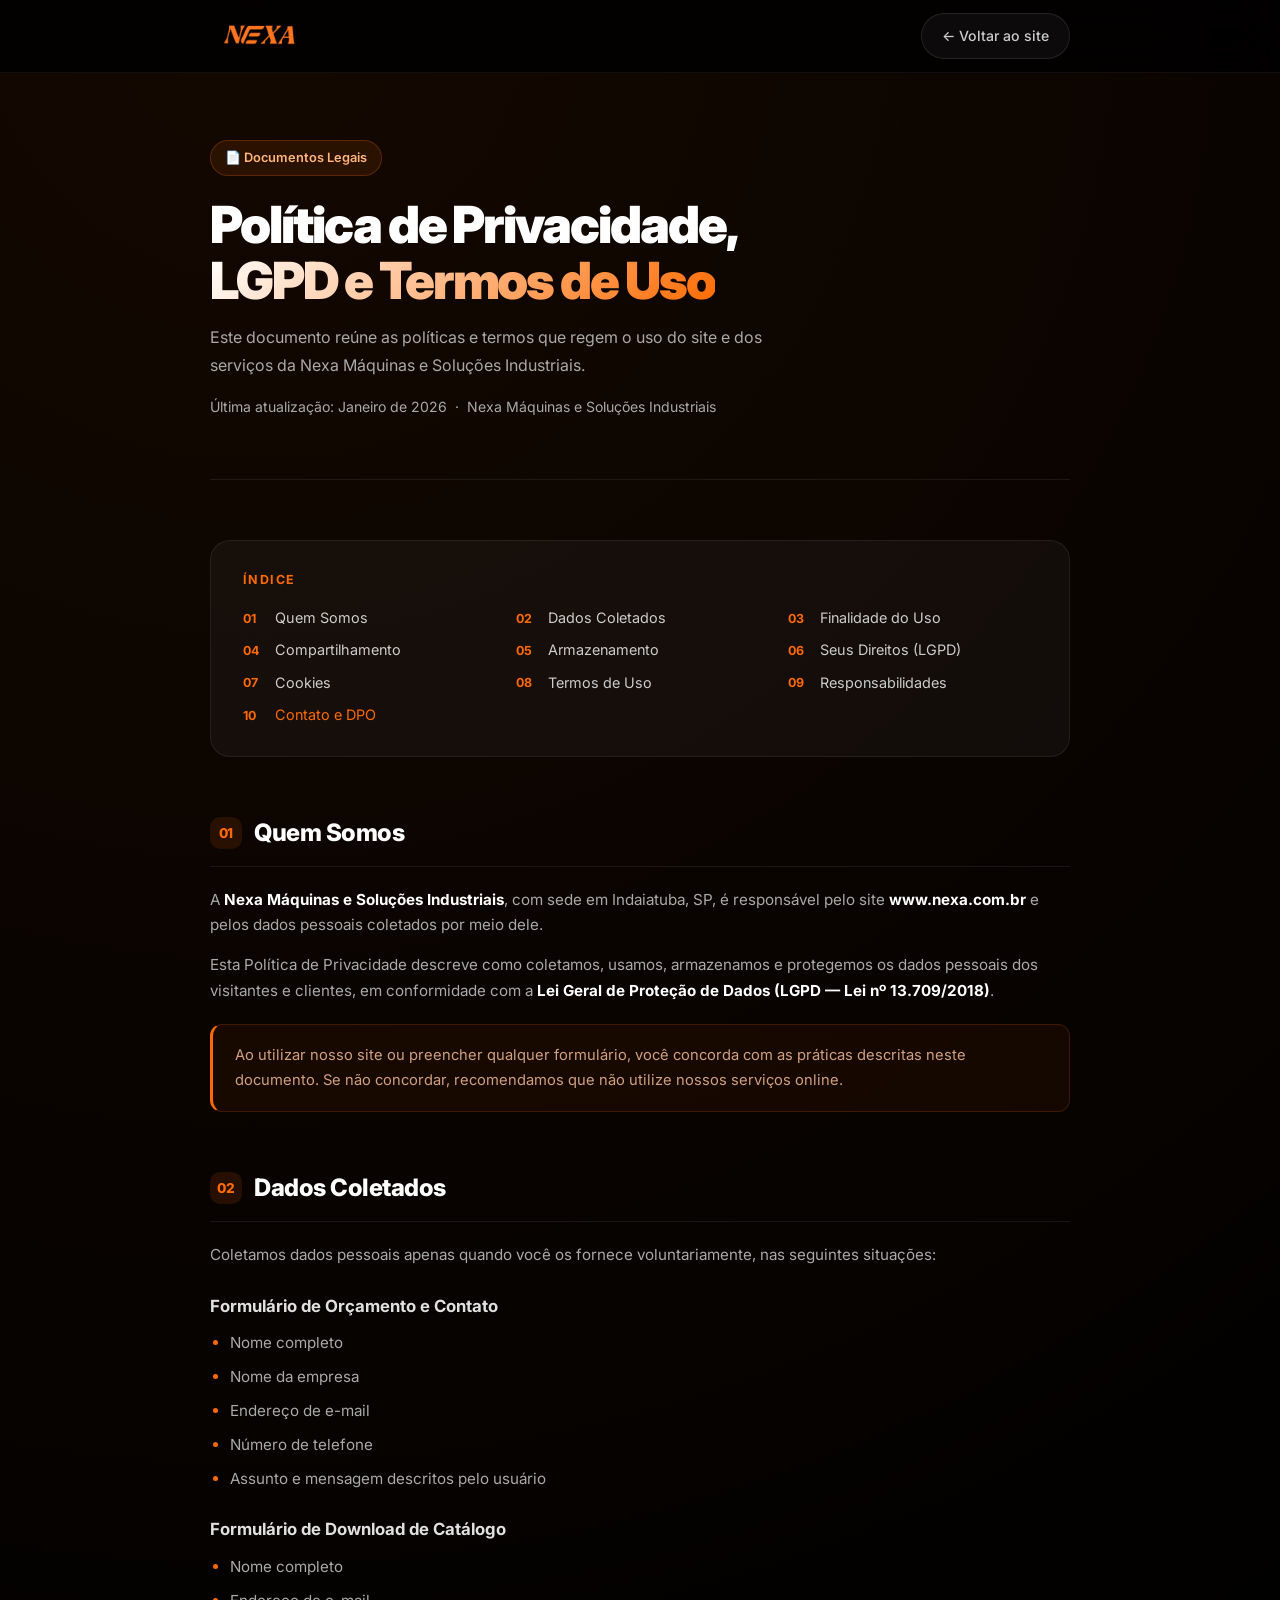
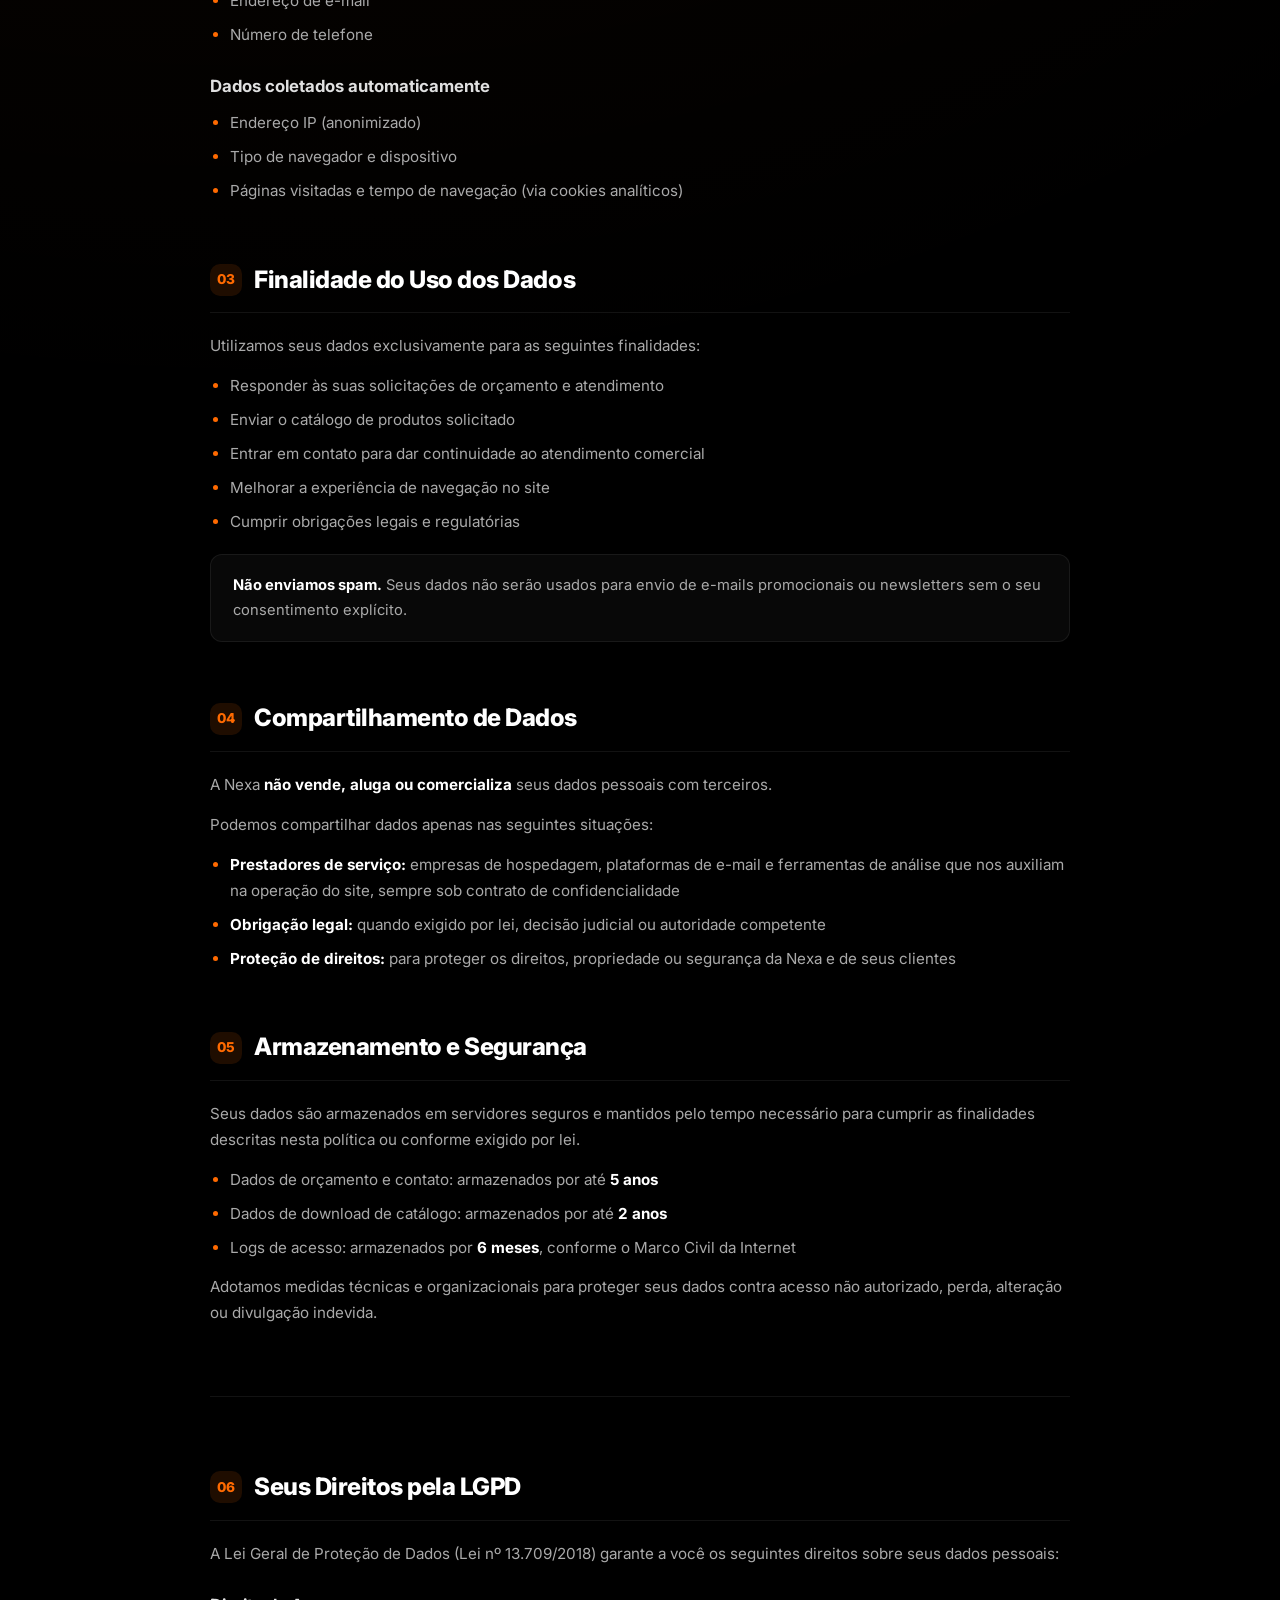
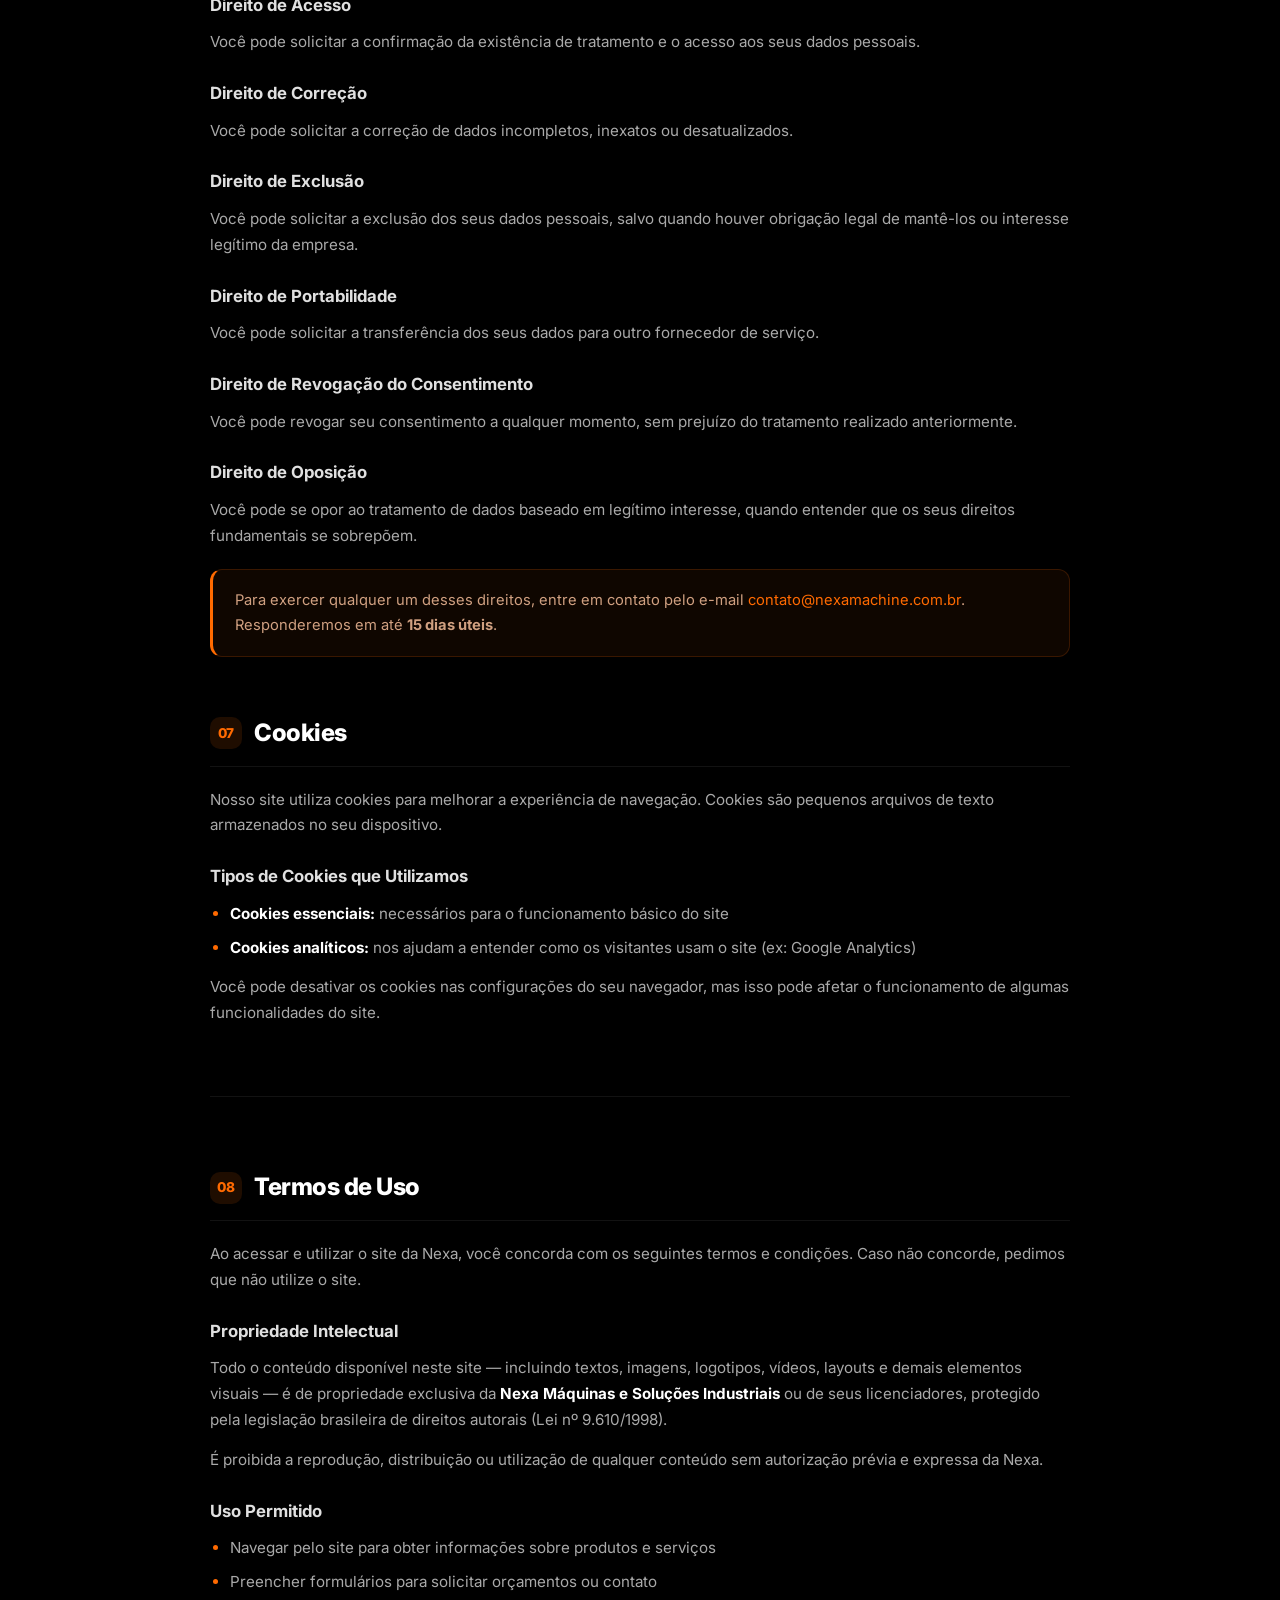
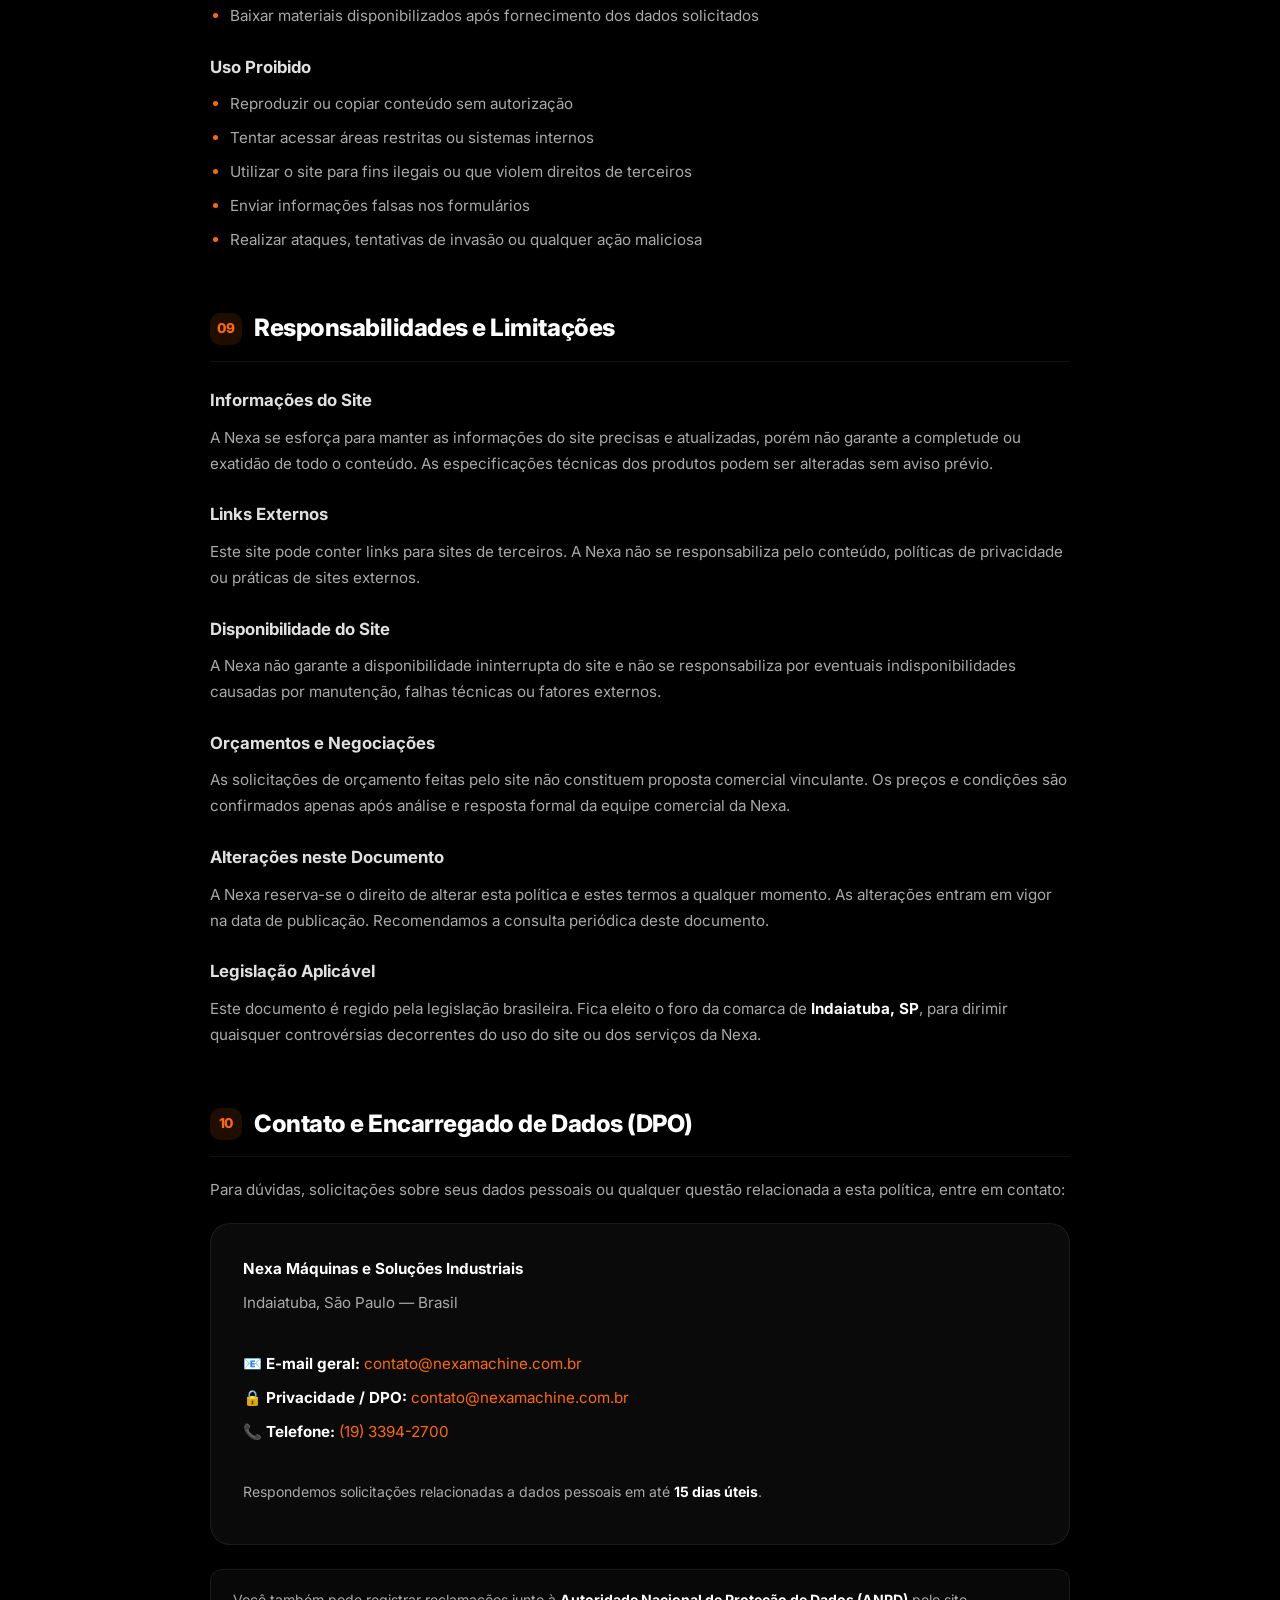
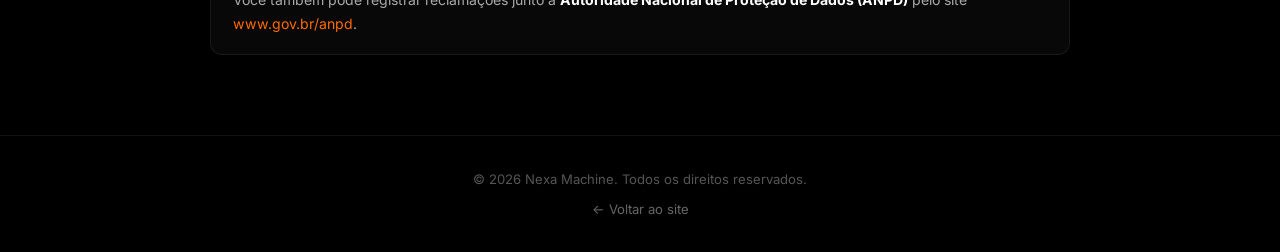
==== politica-privacidade.html @ d91fb0ec "initial commit" ====
<!DOCTYPE html>
<html lang="pt-BR">
<head>
  <meta charset="UTF-8" />
  <meta name="viewport" content="width=device-width, initial-scale=1.0" />
  <title>Política de Privacidade, LGPD e Termos de Uso | Nexa</title>
  <meta name="description" content="Política de Privacidade, conformidade com a LGPD e Termos de Uso da Nexa Máquinas e Soluções Industriais." />
  <link rel="preconnect" href="https://fonts.googleapis.com">
  <link rel="preconnect" href="https://fonts.gstatic.com" crossorigin>
  <link href="https://fonts.googleapis.com/css2?family=Inter:wght@400;500;600;700;800;900&display=swap" rel="stylesheet">

  <style>
    :root {
      --bg: #000000;
      --card: rgba(255,255,255,0.04);
      --line: rgba(255,255,255,0.07);
      --text: #ffffff;
      --muted: #a9a9a9;
      --primary: #ff6a00;
      --primary-2: #ff8a1f;
      --radius: 20px;
      --container: 860px;
    }

    * { margin: 0; padding: 0; box-sizing: border-box; }
    html { scroll-behavior: smooth; }

    body {
      font-family: 'Inter', sans-serif;
      background:
        radial-gradient(circle at 20% 0%, rgba(255,106,0,0.08), transparent 30%),
        #000;
      color: var(--text);
      line-height: 1.7;
    }

    a { color: var(--primary); text-decoration: none; }
    a:hover { text-decoration: underline; }

    .container {
      width: min(var(--container), calc(100% - 40px));
      margin: 0 auto;
    }

    /* Header */
    header {
      position: fixed;
      top: 0;
      width: 100%;
      z-index: 100;
      background: rgba(0,0,0,0.80);
      backdrop-filter: blur(20px);
      border-bottom: 1px solid rgba(255,255,255,0.06);
    }

    .nav {
      height: 72px;
      display: flex;
      align-items: center;
      justify-content: space-between;
    }

    .logo {
      font-size: 1.6rem;
      font-weight: 900;
      letter-spacing: -0.04em;
      color: #fff;
      height: 100px; width: auto; 
    }
    .logo span { color: var(--primary); }

    .back-btn {
      display: inline-flex;
      align-items: center;
      gap: 8px;
      padding: 10px 20px;
      border-radius: 999px;
      border: 1px solid rgba(255,255,255,0.10);
      background: rgba(255,255,255,0.04);
      color: #ccc;
      font-size: 0.88rem;
      font-weight: 500;
      transition: .3s;
    }
    .back-btn:hover { color: #fff; border-color: rgba(255,255,255,0.2); text-decoration: none; }

    /* Hero do documento */
    .doc-hero {
      padding: 140px 0 60px;
      border-bottom: 1px solid var(--line);
      margin-bottom: 60px;
    }

    .doc-badge {
      display: inline-block;
      padding: 6px 14px;
      border-radius: 999px;
      background: rgba(255,106,0,0.10);
      border: 1px solid rgba(255,106,0,0.25);
      color: #ffb57d;
      font-size: .8rem;
      font-weight: 600;
      margin-bottom: 20px;
    }

    .doc-hero h1 {
      font-size: clamp(2rem, 5vw, 3.2rem);
      font-weight: 900;
      letter-spacing: -0.04em;
      line-height: 1.1;
      margin-bottom: 16px;
    }

    .doc-hero h1 span {
      background: linear-gradient(135deg, #fff, var(--primary));
      -webkit-background-clip: text;
      background-clip: text;
      -webkit-text-fill-color: transparent;
    }

    .doc-meta {
      color: var(--muted);
      font-size: 0.88rem;
      margin-top: 16px;
    }

    /* Índice */
    .toc {
      background: var(--card);
      border: 1px solid var(--line);
      border-radius: var(--radius);
      padding: 28px 32px;
      margin-bottom: 56px;
    }

    .toc h2 {
      font-size: 0.78rem;
      font-weight: 700;
      letter-spacing: .12em;
      text-transform: uppercase;
      color: var(--primary);
      margin-bottom: 16px;
    }

    .toc ol {
      list-style: none;
      display: grid;
      grid-template-columns: repeat(auto-fit, minmax(200px, 1fr));
      gap: 8px 24px;
      counter-reset: toc;
    }

    .toc ol li {
      counter-increment: toc;
      display: flex;
      align-items: center;
      gap: 8px;
      font-size: 0.9rem;
    }

    .toc ol li::before {
      content: counter(toc, decimal-leading-zero);
      color: var(--primary);
      font-weight: 700;
      font-size: 0.78rem;
      min-width: 24px;
    }

    .toc ol li a {
      color: #ccc;
      transition: .2s;
    }
    .toc ol li a:hover { color: #fff; text-decoration: none; }

    /* Seções do documento */
    .doc-section {
      margin-bottom: 56px;
      scroll-margin-top: 100px;
    }

    .doc-section h2 {
      font-size: 1.5rem;
      font-weight: 800;
      letter-spacing: -0.02em;
      margin-bottom: 20px;
      padding-bottom: 12px;
      border-bottom: 1px solid var(--line);
      display: flex;
      align-items: center;
      gap: 12px;
    }

    .section-num {
      display: inline-flex;
      align-items: center;
      justify-content: center;
      width: 32px;
      height: 32px;
      border-radius: 10px;
      background: rgba(255,106,0,0.12);
      color: var(--primary);
      font-size: 0.85rem;
      font-weight: 800;
      flex-shrink: 0;
    }

    .doc-section h3 {
      font-size: 1.05rem;
      font-weight: 700;
      color: #e0e0e0;
      margin: 24px 0 10px;
    }

    .doc-section p {
      color: var(--muted);
      margin-bottom: 14px;
      font-size: 0.95rem;
    }

    .doc-section ul, .doc-section ol {
      color: var(--muted);
      font-size: 0.95rem;
      padding-left: 20px;
      margin-bottom: 14px;
      display: flex;
      flex-direction: column;
      gap: 8px;
    }

    .doc-section ul li::marker { color: var(--primary); }

    .highlight-box {
      background: rgba(255,106,0,0.06);
      border: 1px solid rgba(255,106,0,0.18);
      border-left: 3px solid var(--primary);
      border-radius: 12px;
      padding: 18px 22px;
      margin: 20px 0;
    }

    .highlight-box p {
      margin: 0;
      color: #d0a080;
      font-size: 0.92rem;
    }

    .info-box {
      background: rgba(255,255,255,0.03);
      border: 1px solid var(--line);
      border-radius: 12px;
      padding: 18px 22px;
      margin: 20px 0;
    }

    .info-box p {
      margin: 0;
      font-size: 0.92rem;
    }

    /* Separador entre documentos */
    .doc-divider {
      border: none;
      border-top: 1px solid var(--line);
      margin: 70px 0;
      position: relative;
    }

    .doc-divider::after {
      content: attr(data-label);
      position: absolute;
      top: 50%;
      left: 50%;
      transform: translate(-50%, -50%);
      background: #000;
      padding: 6px 20px;
      font-size: 0.75rem;
      font-weight: 700;
      letter-spacing: .12em;
      text-transform: uppercase;
      color: var(--primary);
      border: 1px solid rgba(255,106,0,0.20);
      border-radius: 999px;
    }

    /* Contato */
    .contact-card {
      background: var(--card);
      border: 1px solid var(--line);
      border-radius: var(--radius);
      padding: 32px;
      margin-top: 20px;
    }

    .contact-card p { margin-bottom: 8px; }
    .contact-card strong { color: #fff; }

    /* Footer */
    footer {
      border-top: 1px solid var(--line);
      padding: 32px 0;
      text-align: center;
      color: #555;
      font-size: 0.82rem;
      margin-top: 80px;
    }

    footer a { color: #666; }

    @media (max-width: 600px) {
      .toc ol { grid-template-columns: 1fr; }
    }
  </style>
</head>
<body>

<header>
  <div class="container nav">
    <a href="index.html" class="logo"><img src="NEXA.png" height="100px" width="auto" alt="Nexa"></a>
    <a href="index.html" class="back-btn">← Voltar ao site</a>
  </div>
</header>

<main>
  <div class="container">

    <!-- Hero -->
    <div class="doc-hero">
      <div class="doc-badge">📄 Documentos Legais</div>
      <h1>Política de Privacidade,<br><span>LGPD e Termos de Uso</span></h1>
      <p style="color: var(--muted); max-width: 560px; margin-top: 14px;">
        Este documento reúne as políticas e termos que regem o uso do site e dos serviços da Nexa Máquinas e Soluções Industriais.
      </p>
      <p class="doc-meta">
        Última atualização: Janeiro de 2026 &nbsp;·&nbsp; Nexa Máquinas e Soluções Industriais
      </p>
    </div>

    <!-- Índice -->
    <div class="toc">
      <h2>Índice</h2>
      <ol>
        <li><a href="#quem-somos">Quem Somos</a></li>
        <li><a href="#dados-coletados">Dados Coletados</a></li>
        <li><a href="#finalidade">Finalidade do Uso</a></li>
        <li><a href="#compartilhamento">Compartilhamento</a></li>
        <li><a href="#armazenamento">Armazenamento</a></li>
        <li><a href="#direitos">Seus Direitos (LGPD)</a></li>
        <li><a href="#cookies">Cookies</a></li>
        <li><a href="#termos">Termos de Uso</a></li>
        <li><a href="#responsabilidades">Responsabilidades</a></li>
        <li><a href="#contato-dpo">Contato e DPO</a></li>
      </ol>
    </div>

    <!-- ===== POLÍTICA DE PRIVACIDADE ===== -->

    <div class="doc-section" id="quem-somos">
      <h2><span class="section-num">01</span> Quem Somos</h2>
      <p>
        A <strong style="color:#fff">Nexa Máquinas e Soluções Industriais</strong>, com sede em Indaiatuba, SP, é responsável pelo site
        <strong style="color:#fff">www.nexa.com.br</strong> e pelos dados pessoais coletados por meio dele.
      </p>
      <p>
        Esta Política de Privacidade descreve como coletamos, usamos, armazenamos e protegemos os dados pessoais dos
        visitantes e clientes, em conformidade com a <strong style="color:#fff">Lei Geral de Proteção de Dados (LGPD — Lei nº 13.709/2018)</strong>.
      </p>
      <div class="highlight-box">
        <p>
          Ao utilizar nosso site ou preencher qualquer formulário, você concorda com as práticas descritas neste documento.
          Se não concordar, recomendamos que não utilize nossos serviços online.
        </p>
      </div>
    </div>

    <div class="doc-section" id="dados-coletados">
      <h2><span class="section-num">02</span> Dados Coletados</h2>
      <p>Coletamos dados pessoais apenas quando você os fornece voluntariamente, nas seguintes situações:</p>

      <h3>Formulário de Orçamento e Contato</h3>
      <ul>
        <li>Nome completo</li>
        <li>Nome da empresa</li>
        <li>Endereço de e-mail</li>
        <li>Número de telefone</li>
        <li>Assunto e mensagem descritos pelo usuário</li>
      </ul>

      <h3>Formulário de Download de Catálogo</h3>
      <ul>
        <li>Nome completo</li>
        <li>Endereço de e-mail</li>
        <li>Número de telefone</li>
      </ul>

      <h3>Dados coletados automaticamente</h3>
      <ul>
        <li>Endereço IP (anonimizado)</li>
        <li>Tipo de navegador e dispositivo</li>
        <li>Páginas visitadas e tempo de navegação (via cookies analíticos)</li>
      </ul>
    </div>

    <div class="doc-section" id="finalidade">
      <h2><span class="section-num">03</span> Finalidade do Uso dos Dados</h2>
      <p>Utilizamos seus dados exclusivamente para as seguintes finalidades:</p>
      <ul>
        <li>Responder às suas solicitações de orçamento e atendimento</li>
        <li>Enviar o catálogo de produtos solicitado</li>
        <li>Entrar em contato para dar continuidade ao atendimento comercial</li>
        <li>Melhorar a experiência de navegação no site</li>
        <li>Cumprir obrigações legais e regulatórias</li>
      </ul>
      <div class="info-box">
        <p style="color: var(--muted);">
          <strong style="color:#fff">Não enviamos spam.</strong> Seus dados não serão usados para envio de e-mails
          promocionais ou newsletters sem o seu consentimento explícito.
        </p>
      </div>
    </div>

    <div class="doc-section" id="compartilhamento">
      <h2><span class="section-num">04</span> Compartilhamento de Dados</h2>
      <p>
        A Nexa <strong style="color:#fff">não vende, aluga ou comercializa</strong> seus dados pessoais com terceiros.
      </p>
      <p>Podemos compartilhar dados apenas nas seguintes situações:</p>
      <ul>
        <li><strong style="color:#fff">Prestadores de serviço:</strong> empresas de hospedagem, plataformas de e-mail e ferramentas de análise que nos auxiliam na operação do site, sempre sob contrato de confidencialidade</li>
        <li><strong style="color:#fff">Obrigação legal:</strong> quando exigido por lei, decisão judicial ou autoridade competente</li>
        <li><strong style="color:#fff">Proteção de direitos:</strong> para proteger os direitos, propriedade ou segurança da Nexa e de seus clientes</li>
      </ul>
    </div>

    <div class="doc-section" id="armazenamento">
      <h2><span class="section-num">05</span> Armazenamento e Segurança</h2>
      <p>
        Seus dados são armazenados em servidores seguros e mantidos pelo tempo necessário para cumprir
        as finalidades descritas nesta política ou conforme exigido por lei.
      </p>
      <ul>
        <li>Dados de orçamento e contato: armazenados por até <strong style="color:#fff">5 anos</strong></li>
        <li>Dados de download de catálogo: armazenados por até <strong style="color:#fff">2 anos</strong></li>
        <li>Logs de acesso: armazenados por <strong style="color:#fff">6 meses</strong>, conforme o Marco Civil da Internet</li>
      </ul>
      <p>
        Adotamos medidas técnicas e organizacionais para proteger seus dados contra acesso não autorizado,
        perda, alteração ou divulgação indevida.
      </p>
    </div>

    <hr class="doc-divider" data-label="LGPD">

    <!-- ===== LGPD ===== -->

    <div class="doc-section" id="direitos">
      <h2><span class="section-num">06</span> Seus Direitos pela LGPD</h2>
      <p>
        A Lei Geral de Proteção de Dados (Lei nº 13.709/2018) garante a você os seguintes direitos
        sobre seus dados pessoais:
      </p>

      <h3>Direito de Acesso</h3>
      <p>Você pode solicitar a confirmação da existência de tratamento e o acesso aos seus dados pessoais.</p>

      <h3>Direito de Correção</h3>
      <p>Você pode solicitar a correção de dados incompletos, inexatos ou desatualizados.</p>

      <h3>Direito de Exclusão</h3>
      <p>
        Você pode solicitar a exclusão dos seus dados pessoais, salvo quando houver obrigação legal
        de mantê-los ou interesse legítimo da empresa.
      </p>

      <h3>Direito de Portabilidade</h3>
      <p>Você pode solicitar a transferência dos seus dados para outro fornecedor de serviço.</p>

      <h3>Direito de Revogação do Consentimento</h3>
      <p>
        Você pode revogar seu consentimento a qualquer momento, sem prejuízo do tratamento
        realizado anteriormente.
      </p>

      <h3>Direito de Oposição</h3>
      <p>
        Você pode se opor ao tratamento de dados baseado em legítimo interesse, quando entender
        que os seus direitos fundamentais se sobrepõem.
      </p>

      <div class="highlight-box">
        <p>
          Para exercer qualquer um desses direitos, entre em contato pelo e-mail
          <a href="mailto:contato@nexamachine.com.br">contato@nexamachine.com.br</a>.
          Responderemos em até <strong>15 dias úteis</strong>.
        </p>
      </div>
    </div>

    <div class="doc-section" id="cookies">
      <h2><span class="section-num">07</span> Cookies</h2>
      <p>
        Nosso site utiliza cookies para melhorar a experiência de navegação. Cookies são pequenos
        arquivos de texto armazenados no seu dispositivo.
      </p>

      <h3>Tipos de Cookies que Utilizamos</h3>
      <ul>
        <li><strong style="color:#fff">Cookies essenciais:</strong> necessários para o funcionamento básico do site</li>
        <li><strong style="color:#fff">Cookies analíticos:</strong> nos ajudam a entender como os visitantes usam o site (ex: Google Analytics)</li>
      </ul>

      <p>
        Você pode desativar os cookies nas configurações do seu navegador, mas isso pode afetar
        o funcionamento de algumas funcionalidades do site.
      </p>
    </div>

    <hr class="doc-divider" data-label="Termos de Uso">

    <!-- ===== TERMOS DE USO ===== -->

    <div class="doc-section" id="termos">
      <h2><span class="section-num">08</span> Termos de Uso</h2>
      <p>
        Ao acessar e utilizar o site da Nexa, você concorda com os seguintes termos e condições.
        Caso não concorde, pedimos que não utilize o site.
      </p>

      <h3>Propriedade Intelectual</h3>
      <p>
        Todo o conteúdo disponível neste site — incluindo textos, imagens, logotipos, vídeos,
        layouts e demais elementos visuais — é de propriedade exclusiva da
        <strong style="color:#fff">Nexa Máquinas e Soluções Industriais</strong> ou de seus licenciadores,
        protegido pela legislação brasileira de direitos autorais (Lei nº 9.610/1998).
      </p>
      <p>
        É proibida a reprodução, distribuição ou utilização de qualquer conteúdo sem autorização
        prévia e expressa da Nexa.
      </p>

      <h3>Uso Permitido</h3>
      <ul>
        <li>Navegar pelo site para obter informações sobre produtos e serviços</li>
        <li>Preencher formulários para solicitar orçamentos ou contato</li>
        <li>Baixar materiais disponibilizados após fornecimento dos dados solicitados</li>
      </ul>

      <h3>Uso Proibido</h3>
      <ul>
        <li>Reproduzir ou copiar conteúdo sem autorização</li>
        <li>Tentar acessar áreas restritas ou sistemas internos</li>
        <li>Utilizar o site para fins ilegais ou que violem direitos de terceiros</li>
        <li>Enviar informações falsas nos formulários</li>
        <li>Realizar ataques, tentativas de invasão ou qualquer ação maliciosa</li>
      </ul>
    </div>

    <div class="doc-section" id="responsabilidades">
      <h2><span class="section-num">09</span> Responsabilidades e Limitações</h2>

      <h3>Informações do Site</h3>
      <p>
        A Nexa se esforça para manter as informações do site precisas e atualizadas, porém não
        garante a completude ou exatidão de todo o conteúdo. As especificações técnicas dos
        produtos podem ser alteradas sem aviso prévio.
      </p>

      <h3>Links Externos</h3>
      <p>
        Este site pode conter links para sites de terceiros. A Nexa não se responsabiliza pelo
        conteúdo, políticas de privacidade ou práticas de sites externos.
      </p>

      <h3>Disponibilidade do Site</h3>
      <p>
        A Nexa não garante a disponibilidade ininterrupta do site e não se responsabiliza por
        eventuais indisponibilidades causadas por manutenção, falhas técnicas ou fatores externos.
      </p>

      <h3>Orçamentos e Negociações</h3>
      <p>
        As solicitações de orçamento feitas pelo site não constituem proposta comercial vinculante.
        Os preços e condições são confirmados apenas após análise e resposta formal da equipe comercial da Nexa.
      </p>

      <h3>Alterações neste Documento</h3>
      <p>
        A Nexa reserva-se o direito de alterar esta política e estes termos a qualquer momento.
        As alterações entram em vigor na data de publicação. Recomendamos a consulta periódica
        deste documento.
      </p>

      <h3>Legislação Aplicável</h3>
      <p>
        Este documento é regido pela legislação brasileira. Fica eleito o foro da comarca de
        <strong style="color:#fff">Indaiatuba, SP</strong>, para dirimir quaisquer controvérsias decorrentes
        do uso do site ou dos serviços da Nexa.
      </p>
    </div>

    <!-- Contato DPO -->
    <div class="doc-section" id="contato-dpo">
      <h2><span class="section-num">10</span> Contato e Encarregado de Dados (DPO)</h2>
      <p>
        Para dúvidas, solicitações sobre seus dados pessoais ou qualquer questão relacionada
        a esta política, entre em contato:
      </p>

      <div class="contact-card">
        <p><strong>Nexa Máquinas e Soluções Industriais</strong></p>
        <p style="color: var(--muted);">Indaiatuba, São Paulo — Brasil</p>
        <br>
        <p>📧 <strong>E-mail geral:</strong> <a href="mailto:contato@nexamachine.com.br">contato@nexamachine.com.br</a></p>
        <p>🔒 <strong>Privacidade / DPO:</strong> <a href="mailto:contato@nexamachine.com.br">contato@nexamachine.com.br</a></p>
        <p>📞 <strong>Telefone:</strong> <a href="tel:+551933942700">(19) 3394-2700</a></p>
        <br>
        <p style="color: var(--muted); font-size: 0.88rem;">
          Respondemos solicitações relacionadas a dados pessoais em até <strong style="color:#fff">15 dias úteis</strong>.
        </p>
      </div>

      <div class="info-box" style="margin-top: 24px;">
        <p style="color: var(--muted); font-size: 0.88rem;">
          Você também pode registrar reclamações junto à
          <strong style="color:#fff">Autoridade Nacional de Proteção de Dados (ANPD)</strong>
          pelo site <a href="https://www.gov.br/anpd" target="_blank">www.gov.br/anpd</a>.
        </p>
      </div>
    </div>

  </div>
</main>

<footer>
  <div class="container">
    <p>© 2026 Nexa Machine. Todos os direitos reservados.</p>
    <p style="margin-top: 8px;"><a href="index.html">← Voltar ao site</a></p>
  </div>
</footer>

<script>
  // Destaca o item do índice conforme o scroll
  const sections = document.querySelectorAll('.doc-section');
  const tocLinks = document.querySelectorAll('.toc a');

  const observer = new IntersectionObserver(entries => {
    entries.forEach(entry => {
      if (entry.isIntersecting) {
        tocLinks.forEach(link => {
          link.style.color = link.getAttribute('href') === '#' + entry.target.id ? '#ff6a00' : '';
        });
      }
    });
  }, { threshold: 0.5, rootMargin: '-80px 0px 0px 0px' });

  sections.forEach(s => observer.observe(s));
</script>

</body>
</html>
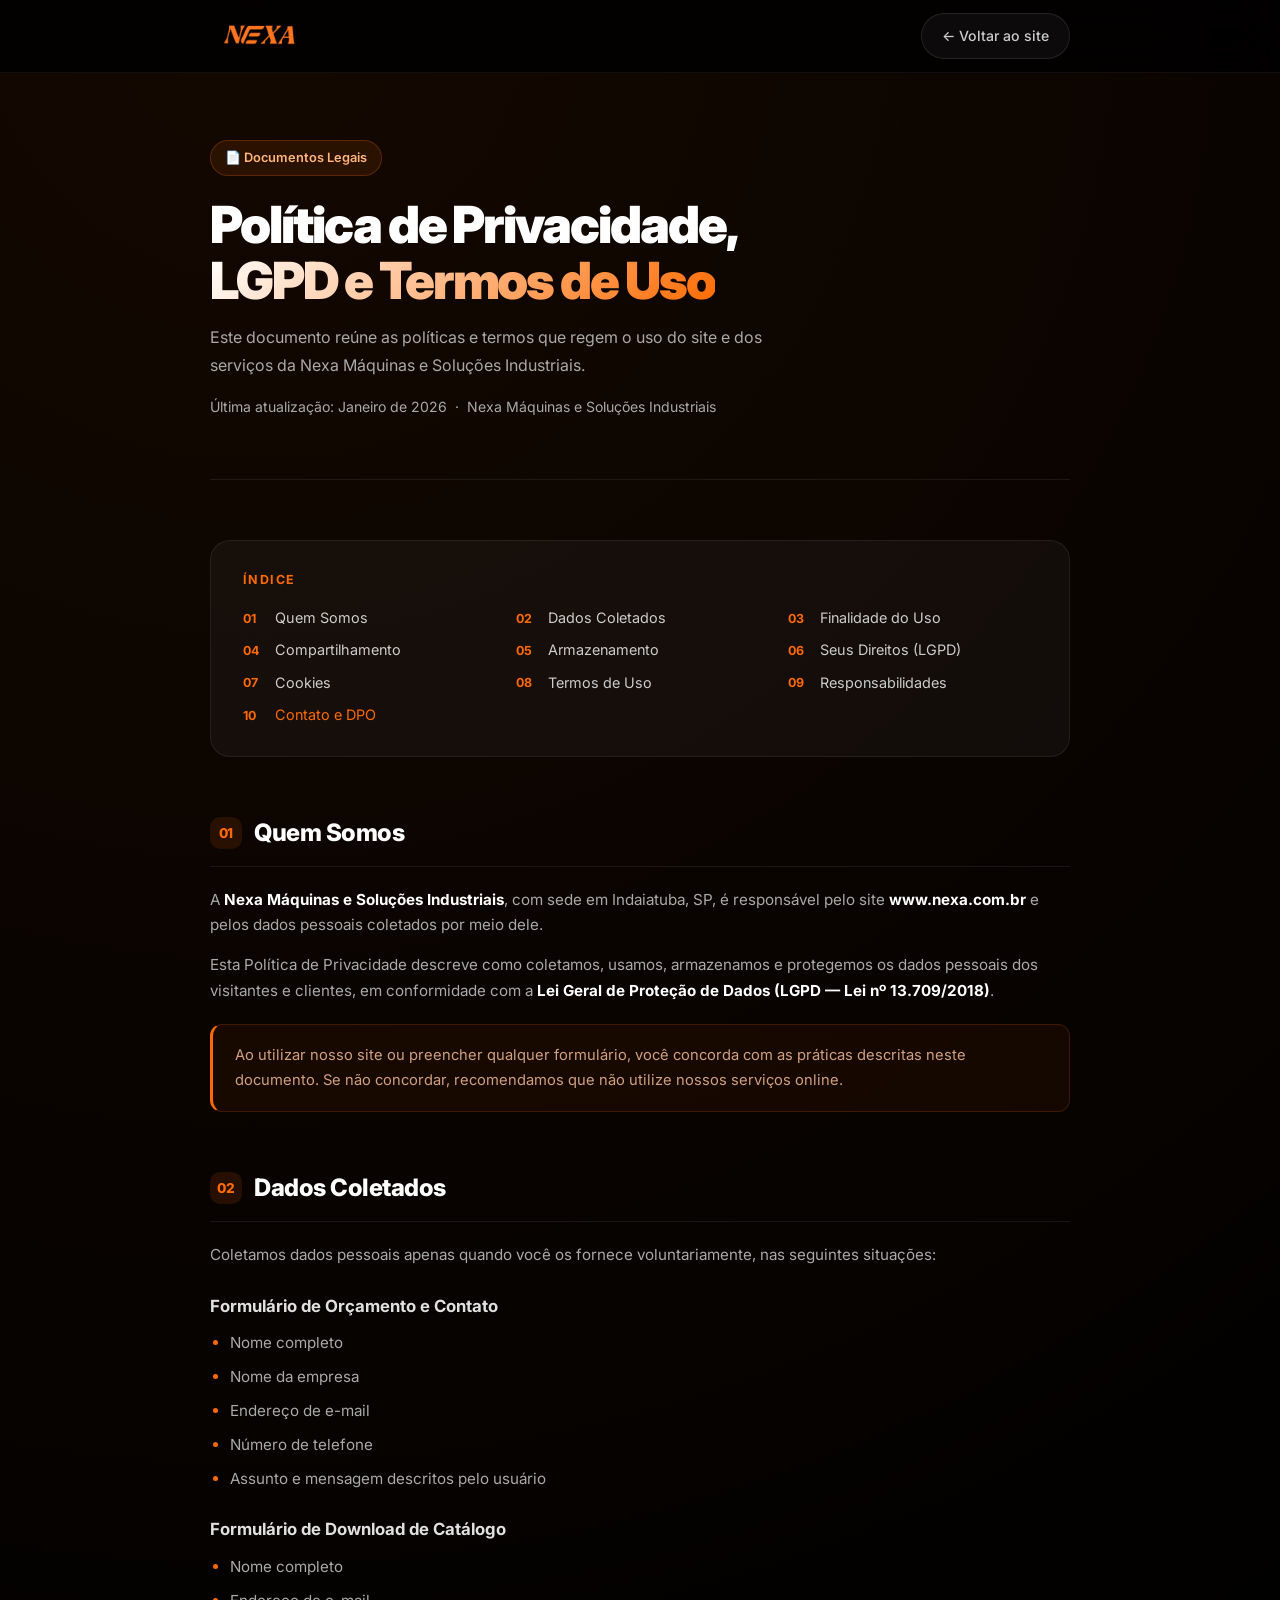
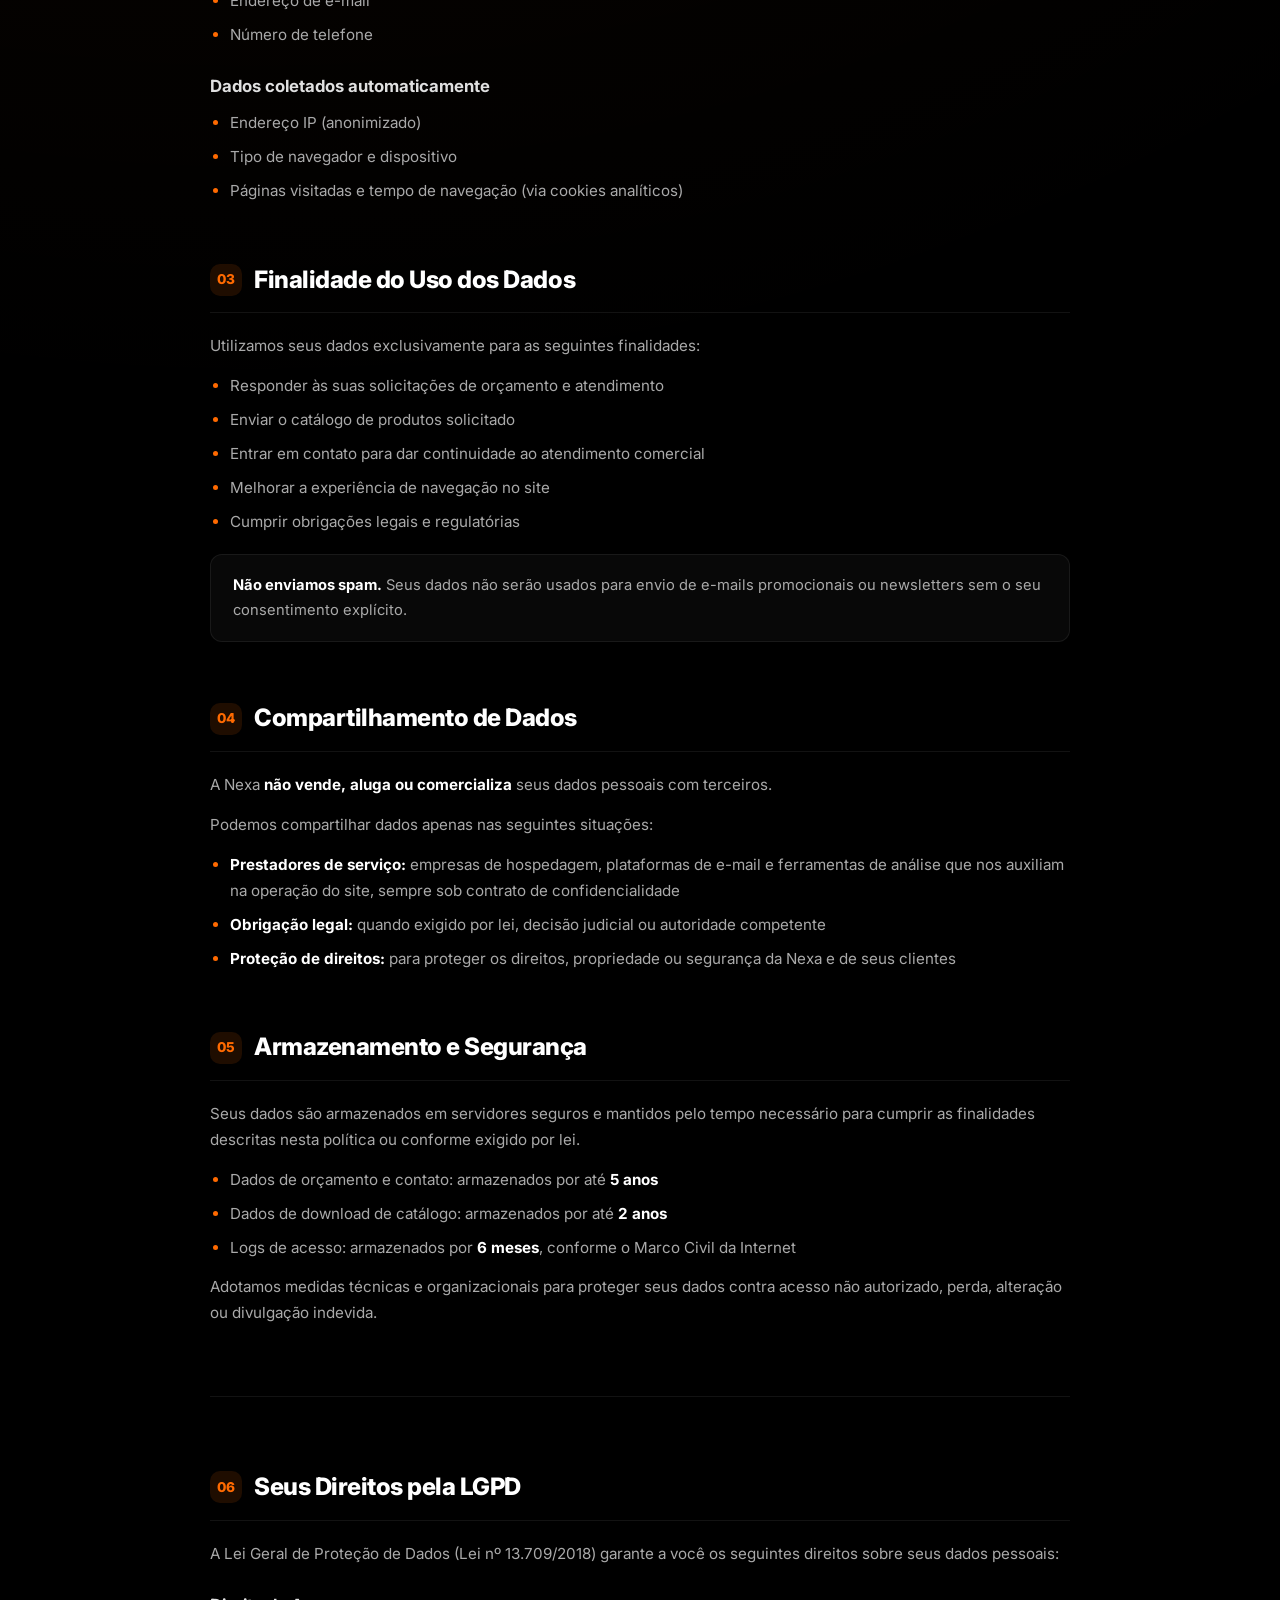
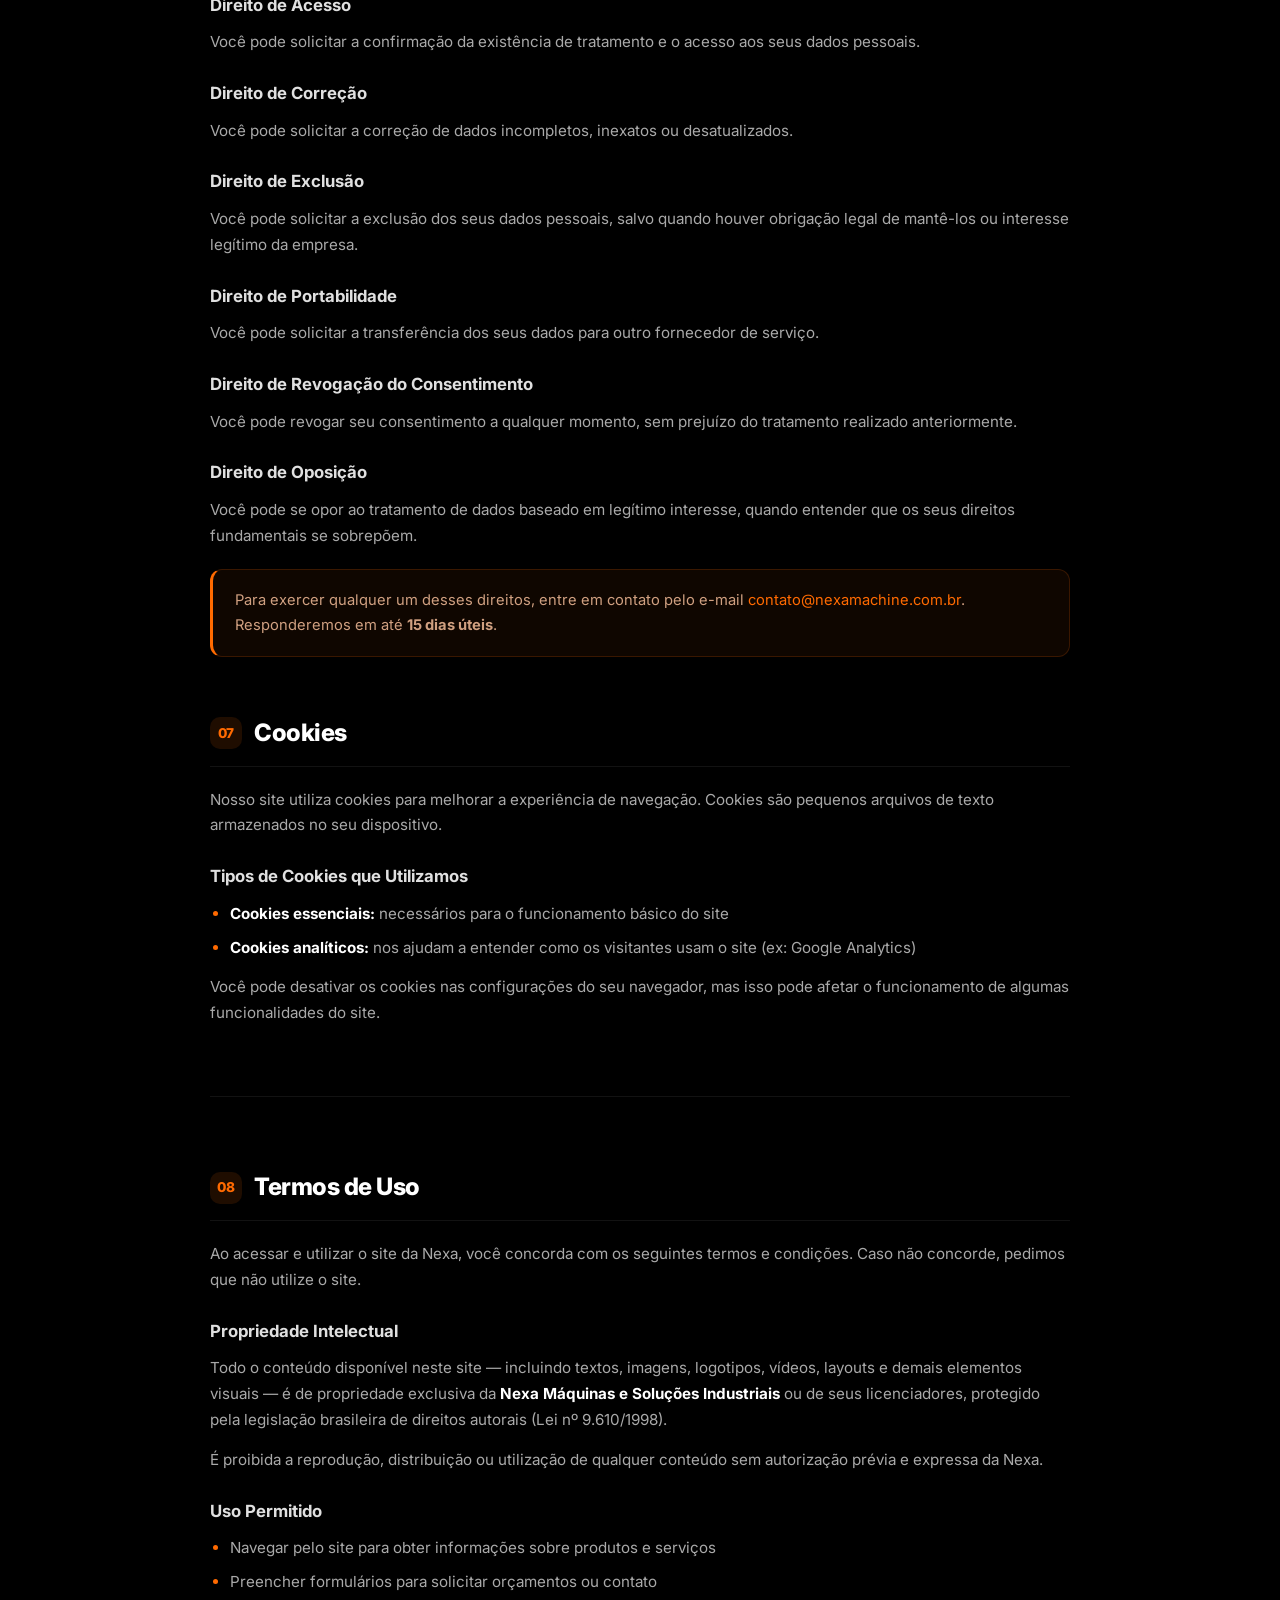
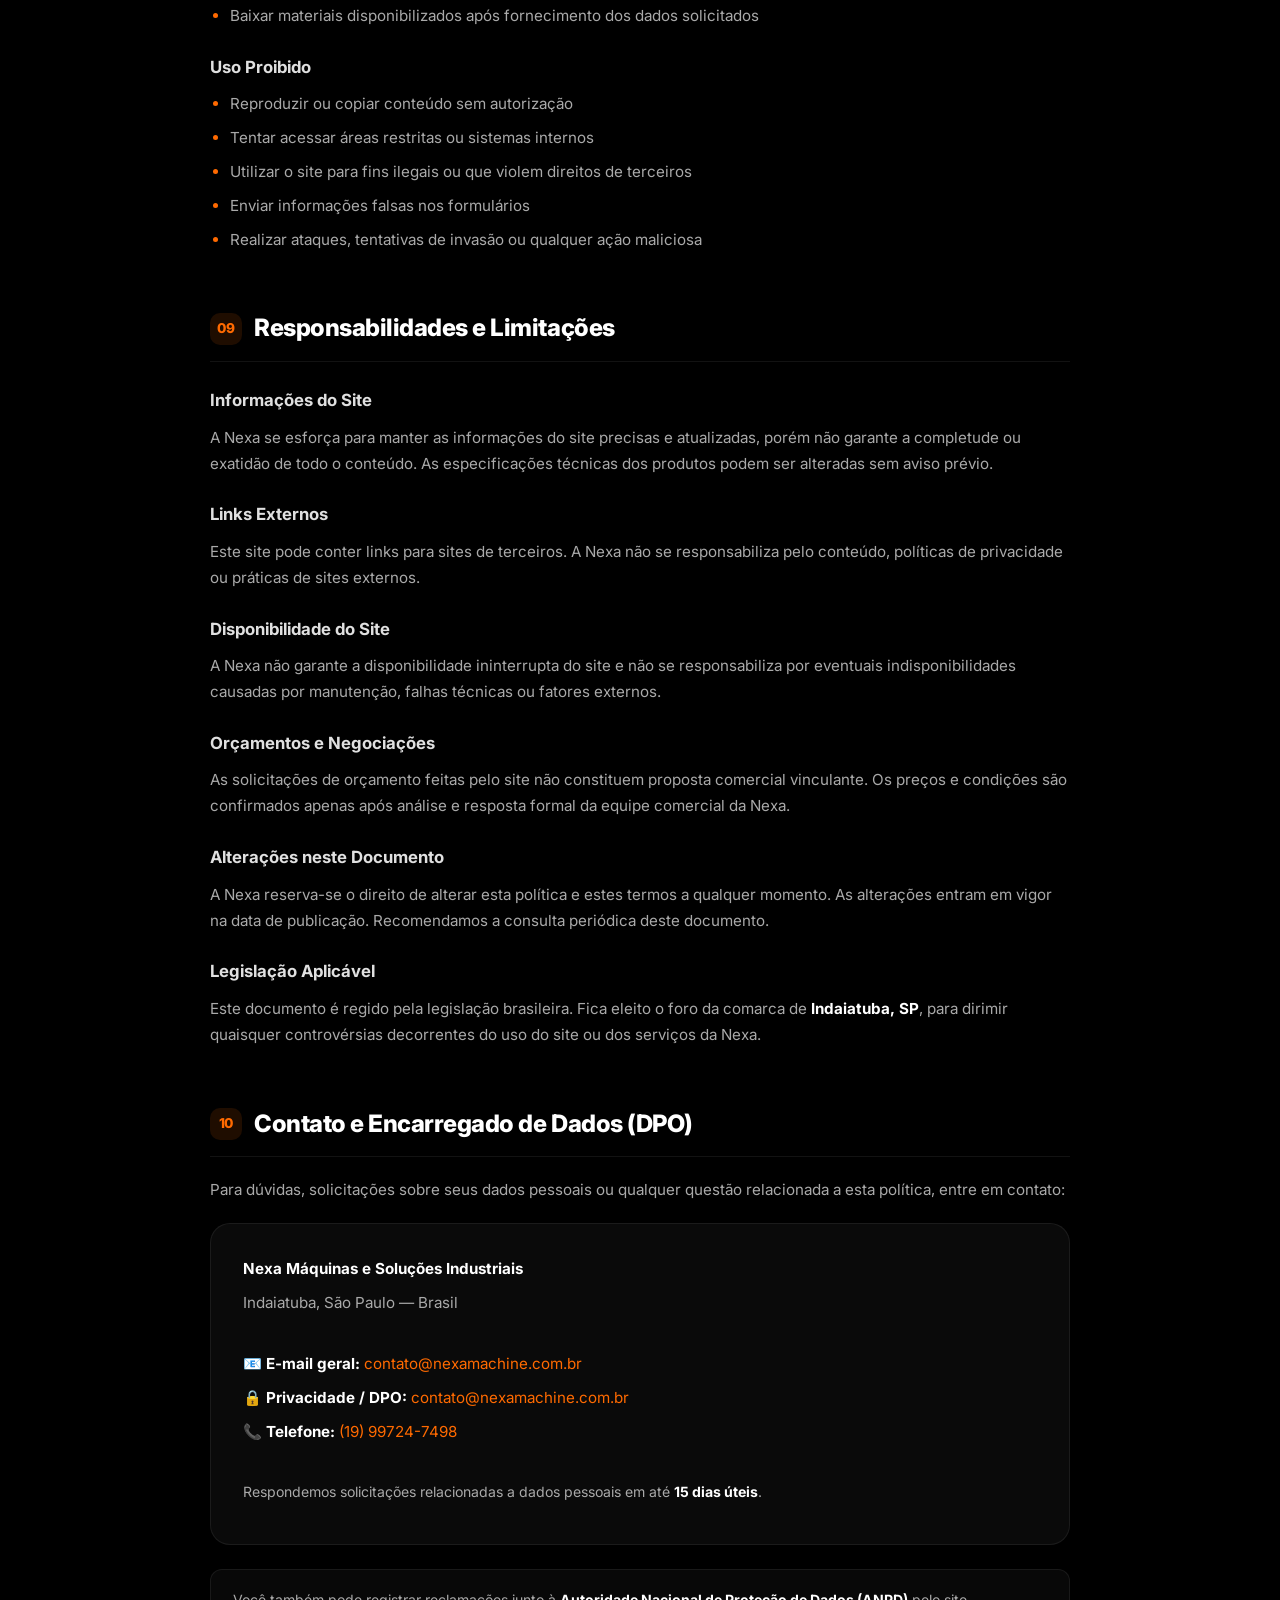
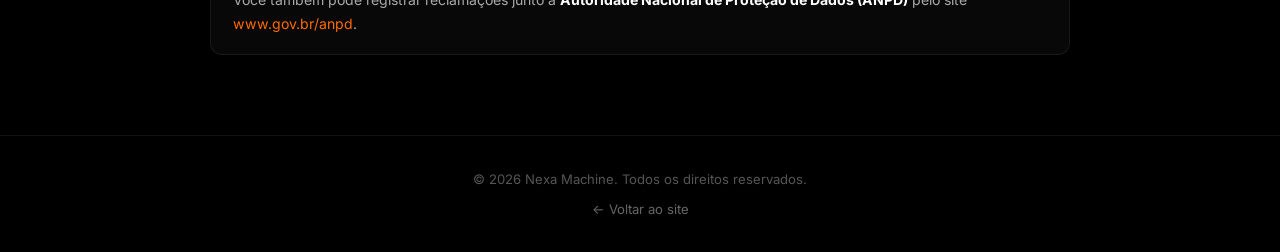
==== commit 57a2a7a5: "descrição da alteração" ====
--- a/politica-privacidade.html
+++ b/politica-privacidade.html
@@ -611,7 +611,7 @@
         <br>
         <p>📧 <strong>E-mail geral:</strong> <a href="mailto:contato@nexamachine.com.br">contato@nexamachine.com.br</a></p>
         <p>🔒 <strong>Privacidade / DPO:</strong> <a href="mailto:contato@nexamachine.com.br">contato@nexamachine.com.br</a></p>
-        <p>📞 <strong>Telefone:</strong> <a href="tel:+551933942700">(19) 3394-2700</a></p>
+        <p>📞 <strong>Telefone:</strong> <a href="tel:+5519997247498">(19) 99724-7498</a></p>
         <br>
         <p style="color: var(--muted); font-size: 0.88rem;">
           Respondemos solicitações relacionadas a dados pessoais em até <strong style="color:#fff">15 dias úteis</strong>.
